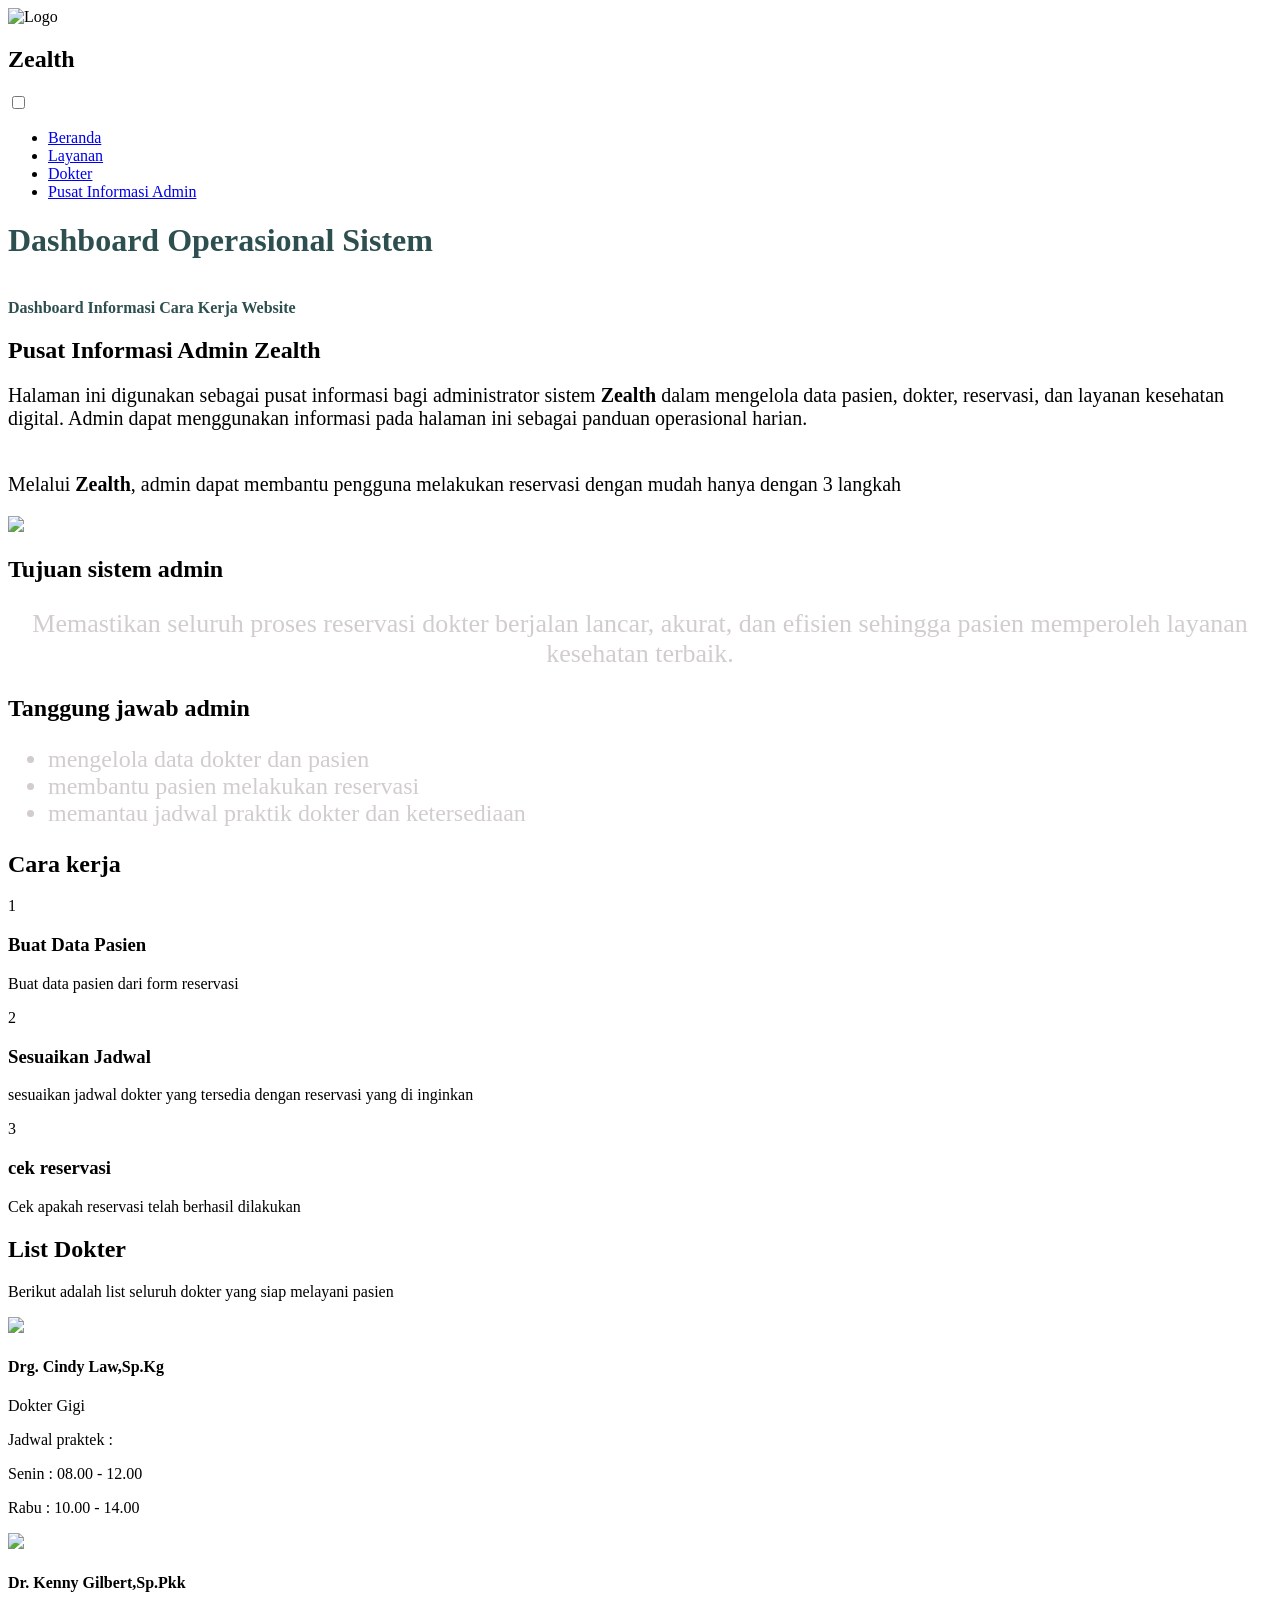
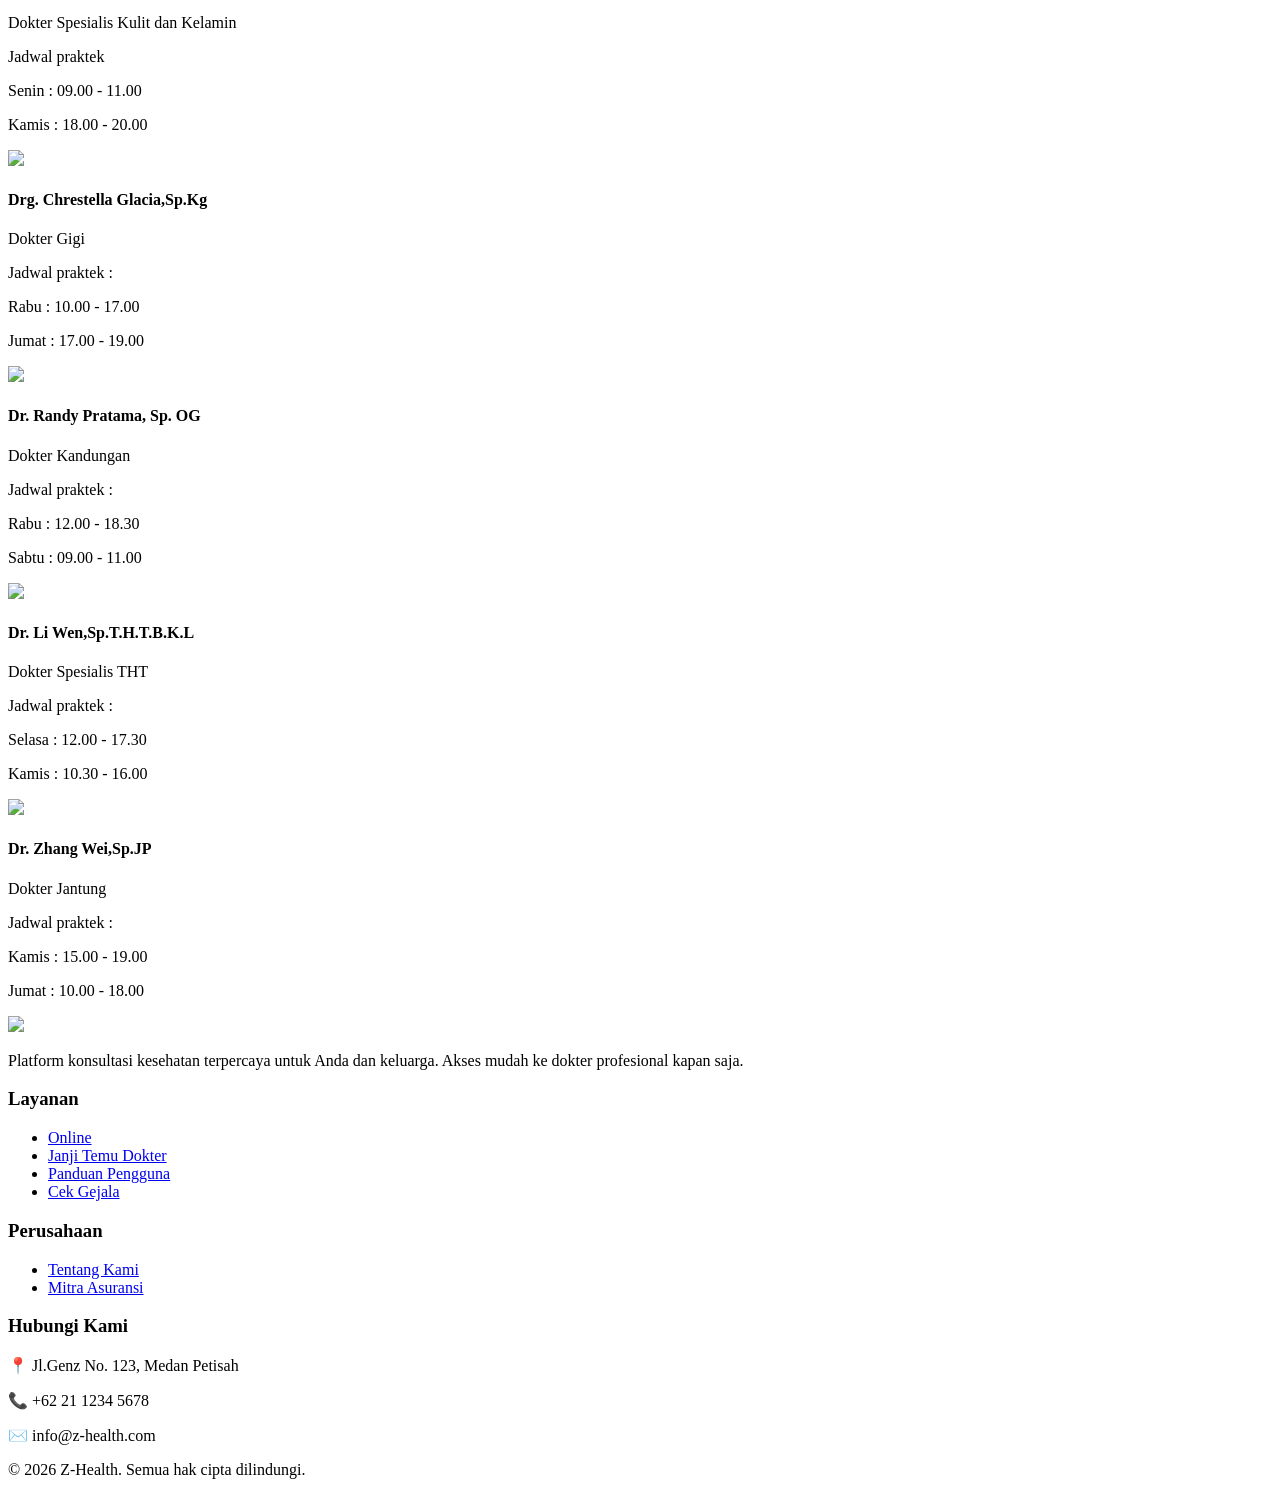
==== about.html @ 30966aae "Add about page" ====
<!-- TAMPILAN TENTANG KAMI -->
 <!DOCTYPE html>
<html lang="en">
<head>
    <meta charset="UTF-8">
    <meta name="viewport" content="width=device-width, initial-scale=1.0">
    <link rel="stylesheet" href="style.css">
    <title>Zealth</title>
</head>
<body>
    <!-- tampilan awal -->
    <header>
        <nav class="navbar">

            <!-- Logo -->
            <div class="logo">
                <img src="Logo Z Health.png" alt="Logo">
                <h2>Zealth</h2>
            </div>

            <!-- Checkbox Toggle -->
            <input type="checkbox" id="navToggle" class="nav-toggle">

            <!-- Hamburger -->
            <label for="navToggle" class="hamburger">
                <span></span>
                <span></span>
                <span></span>
            </label>

            <!-- Menu -->
            <ul class="menu">
                <li><a href="index.html">Beranda</a></li>
                <li><a href="service.html">Layanan</a></li>
                <li><a href="doctor.html">Dokter</a></li>
                <li><a href="about.html">Pusat Informasi Admin</a></li>
            </ul>

        </nav>

</div>
    <div class = "about-head">
     <h1 style="color:#2e4f4f ;">Dashboard Operasional Sistem</h1>
     <p style="font-family: 'Times New Roman', Times, serif; color:#2e4f4f ;"><br><strong>Dashboard Informasi Cara Kerja Website</strong></p>
    </div>
    </header>

<!-- section pusat infromasi -->
 <main>
<section class="about-section">
    <div class="about-grid">
        <div class="about-text">
            <div class = 'about-card-us'>
            <h2 class = 'about-text h2'>Pusat Informasi Admin Zealth</h2>
            </div>
            <p style="font-family:Georgia, 'Times New Roman', Times, serif;font-size: 20px;">
                Halaman ini digunakan sebagai pusat informasi bagi administrator sistem <strong>Zealth</strong> dalam mengelola data pasien, dokter, reservasi, dan layanan kesehatan digital. Admin dapat menggunakan informasi pada halaman ini sebagai panduan operasional harian.
            </p>
            <p style="font-family:Georgia, 'Times New Roman', Times, serif;font-size: 20px;"> <br>Melalui <strong>Zealth</strong>, admin dapat membantu pengguna melakukan reservasi dengan mudah hanya dengan 3 langkah            </p>
        </div>

        <div class="about-image">
            <img src="tampilan1.png">
        </div>
    </div>
</section>

<!-- section tujuan dan tanggung jaawb -->
<section class = 'vision-mission'>
    <div class = 'about-card'>
    <div class = 'about-text-visi'>
        <h2 class = "about-text"> Tujuan sistem admin</h2>
        <p style="color: rgb(210, 205, 205);font-size:26px; text-align: center; font-family: Cambria, Cochin, Georgia, Times, 'Times New Roman', serif;
        ">Memastikan seluruh proses reservasi dokter berjalan lancar, akurat, dan efisien sehingga pasien memperoleh layanan kesehatan terbaik.</p>
    </div>
    </div>
    <div class = 'about-card'>
    <div class = 'about-text-misi'>
        <h2 class = 'about-text-visi-misi'>Tanggung jawab admin</h2>
        <ul style="color: rgb(210, 205, 205);font-size:24px; font-family: Cambria, Cochin, Georgia, Times, 'Times New Roman', serif;">
            <li>mengelola data dokter dan pasien</li>
            <li>membantu pasien melakukan reservasi</li>
            <li>memantau jadwal praktik dokter dan ketersediaan</li>
        </ul>
    </div>
    </div>
 </section>


 <!-- section keunggulan -->
 <section class="about-adv">
    <h2>Cara kerja</h2>
    <div class = 'adv-grid'>
        <div class = 'about-card-adv'>
            <div class ="round-number">1</div>
            <h3>Buat Data Pasien</h3>
            <p>Buat data pasien dari form reservasi</p>
        </div>
        <div class = 'about-card-adv'>
            <div class ="round-number">2</div>
            <h3>Sesuaikan Jadwal</h3>
            <p>sesuaikan jadwal dokter yang tersedia dengan reservasi yang di inginkan</p>
        </div>
        <div class = 'about-card-adv'>
            <div class ="round-number">3</div>
            <h3>cek reservasi</h3>
            <p>Cek apakah reservasi telah berhasil dilakukan</p>
        </div>
    </div>
</section>       
    
 <!-- sectiont tim -->
 <section class = 'about-team'>
    <h2>List Dokter</h2>
    <p>Berikut adalah list seluruh dokter yang siap melayani pasien</p>

    <div class = 'about-team-grid'>
        <div class = 'about-team-card'>
            <img src = 'Drg Cindy Law.jpeg'>
            <h4>Drg. Cindy Law,Sp.Kg</h4>
            <p>Dokter Gigi</p>
            <p>Jadwal praktek :</p> 
            <p>Senin : 08.00 - 12.00</p>
            <p>Rabu : 10.00 - 14.00 </p>
        </div>
        <div class = 'about-team-card'>
            <img src = 'Ken.png'>
            <h4>Dr. Kenny Gilbert,Sp.Pkk</h4>
            <p>Dokter Spesialis Kulit dan Kelamin</p>
            <p>Jadwal praktek </p> 
            <p>Senin : 09.00 - 11.00 </p>
            <p>Kamis : 18.00 - 20.00 </p>
        </div>
        <div class = 'about-team-card'>
            <img src = 'chres.png'>
            <h4>Drg. Chrestella Glacia,Sp.Kg</h4>
            <p>Dokter Gigi</p>
            <p>Jadwal praktek : </p>
            <p>Rabu : 10.00 - 17.00</p> 
            <p>Jumat : 17.00 - 19.00</p>
        </div>
        <div class = 'about-team-card'>
            <img src = 'Reza Arab.png'>
            <h4>Dr. Randy Pratama, Sp. OG</h4>
            <p>Dokter Kandungan</p>
            <p>Jadwal praktek : </p>
            <p>Rabu :  12.00 - 18.30</p>
            <p>Sabtu : 09.00 - 11.00 </p>
        </div>
        <div class = 'about-team-card'>
            <img src = 'Liwen.png'>
            <h4>Dr. Li Wen,Sp.T.H.T.B.K.L</h4>
            <p>Dokter Spesialis THT</p>
            <p>Jadwal praktek :</p>
            <p>Selasa : 12.00 - 17.30</p> 
            <p>Kamis : 10.30 - 16.00</p>
        </div>
        <div class = 'about-team-card'>
            <img src = 'zhangwei.png'>
            <h4>Dr. Zhang Wei,Sp.JP</h4>
            <p>Dokter Jantung</p>
            <p>Jadwal praktek :</p>
            <p>Kamis : 15.00 - 19.00</p> 
            <p>Jumat : 10.00 - 18.00</p>
        </div>
</section>

<footer class="footer">
    <div class="footer-container">

    <!-- KIRI -->
    <div class="footer-col">
      <div class="logo">
        <img src="logo final bos.png">
      </div>
      <p>
        Platform konsultasi kesehatan terpercaya untuk Anda dan keluarga. 
        Akses mudah ke dokter profesional kapan saja.
      </p>
    </div>

    <!-- TENGAH -->
    <div class="footer-col">
      <h3>Layanan</h3>
      <ul>
        <li><a href="service.html#chat">Online</a></li>
        <li><a href="service.html#reservasi">Janji Temu Dokter</a></li>
        <li><a href="service.html#panduan">Panduan Pengguna</a></li>
        <li><a href="#service.html#gejala">Cek Gejala</a></li>
      </ul>
    </div>

    <div class="footer-col">
      <h3>Perusahaan</h3>
      <ul>
        <li><a href="#">Tentang Kami</a></li>
        <li><a href="index.html#insurance">Mitra Asuransi</a></li>
      </ul>
    </div>


    <!-- KANAN -->
    <div class="footer-col">
      <h3>Hubungi Kami</h3>
      <p>📍 Jl.Genz No. 123, Medan Petisah</p>
      <p>📞 +62 21 1234 5678</p>
      <p>✉️ info@z-health.com</p>
    </div>

  </div>

  <div class="footer-bottom">
    <p>© 2026 Z-Health. Semua hak cipta dilindungi.</p>
  </div>
    
</footer>
 
</body>
</html>
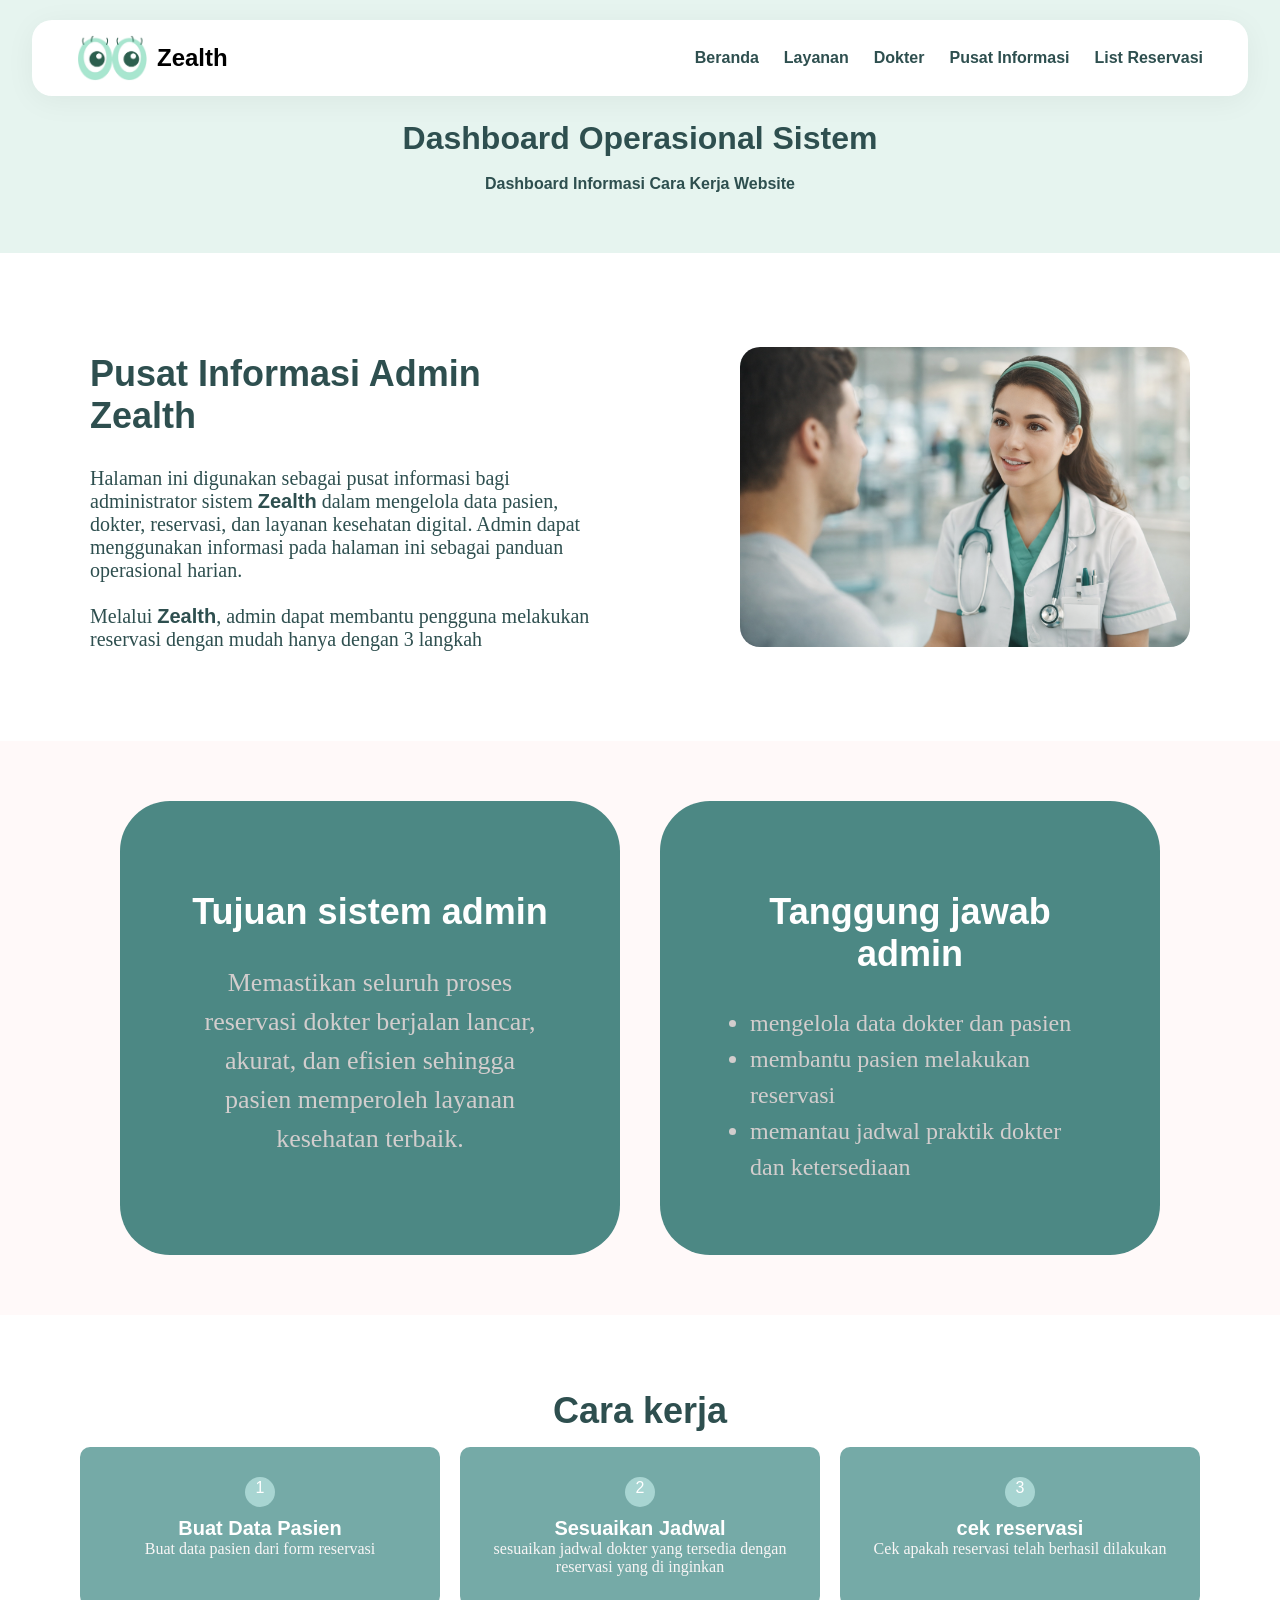
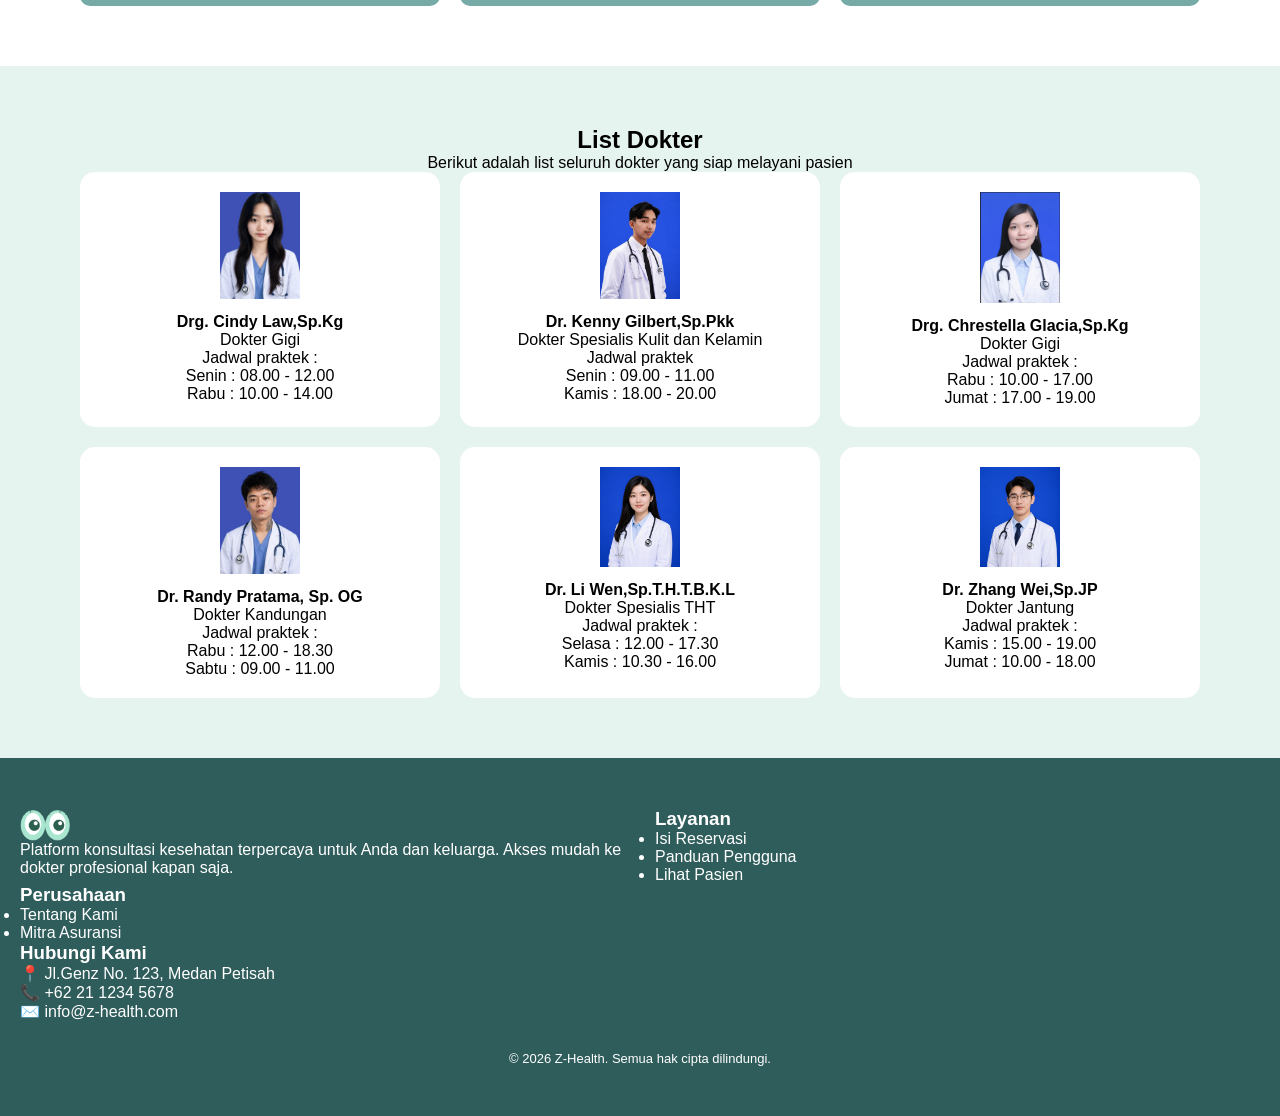
==== commit 2055e940: "Memodifikasi file Service, Index, CSS dan About" ====
--- a/about.html
+++ b/about.html
@@ -33,7 +33,8 @@
                 <li><a href="index.html">Beranda</a></li>
                 <li><a href="service.html">Layanan</a></li>
                 <li><a href="doctor.html">Dokter</a></li>
-                <li><a href="about.html">Pusat Informasi Admin</a></li>
+                <li><a href="about.html">Pusat Informasi </a></li>
+                <li><a href="reservasi.html">List Reservasi</a></li>
             </ul>
 
         </nav>
@@ -109,7 +110,7 @@
     </div>
 </section>       
     
- <!-- sectiont tim -->
+  <!-- sectiont tim -->
  <section class = 'about-team'>
     <h2>List Dokter</h2>
     <p>Berikut adalah list seluruh dokter yang siap melayani pasien</p>
@@ -183,11 +184,10 @@
     <div class="footer-col">
       <h3>Layanan</h3>
       <ul>
-        <li><a href="service.html#chat">Online</a></li>
-        <li><a href="service.html#reservasi">Janji Temu Dokter</a></li>
+        <li><a href="service.html#reservasi">Isi Reservasi</a></li>
         <li><a href="service.html#panduan">Panduan Pengguna</a></li>
-        <li><a href="#service.html#gejala">Cek Gejala</a></li>
-      </ul>
+        <li><a href="reservasi.html">Lihat Pasien</a></li>
+    </div>
     </div>
 
     <div class="footer-col">
--- a/style.css
+++ b/style.css
@@ -0,0 +1,1670 @@
+
+* {
+    margin: 0;
+    padding: 0;
+    box-sizing: border-box;
+    font-family: sans-serif;
+}
+
+body {
+    overflow-x: hidden;
+}
+
+img {
+    max-width: 100%;
+    height: auto;
+}
+
+.nav-wrapper {
+    display: flex;
+    justify-content: center;
+}
+
+.navbar {
+    position: fixed;
+    top: 20px;
+    width: 95%;
+    left: 50%;
+    transform: translateX(-50%);
+
+    background: white;
+    border-radius: 20px;
+    padding: 15px 45px;
+
+    display: flex;
+    align-items: center;
+    justify-content: space-between;
+
+    box-shadow: 0 5px 30px rgba(0,0,0,0.05);
+    z-index: 1000;
+}
+
+.logo {
+    display: flex;
+    align-items: center;
+    gap: 10px;
+}
+
+.logo img {
+    width: 70px;
+}
+
+.logo span {
+    font-weight: bold;
+    color: #2e4f4f;
+}
+
+/* MENU */
+.menu{
+    display:flex;
+    list-style:none;
+    gap:25px;
+}
+
+.menu li a{
+    text-decoration:none;
+    color:#2e4f4f;
+    font-weight:600;
+    transition:0.3s;
+}
+
+.menu li a:hover{
+    color:#0e8388;
+    text-decoration: underline;
+}
+
+/* HAMBURGER */
+.nav-toggle{
+    display:none;
+}
+
+.hamburger{
+    display:none;
+    flex-direction:column;
+    gap:5px;
+    cursor:pointer;
+}
+
+.hamburger span{
+    width:28px;
+    height:3px;
+    background:#2e4f4f;
+    border-radius:10px;
+}
+
+/* HERO SECTION */
+.content {
+    display: flex;
+    align-items: center;
+    justify-content: space-between;
+    gap: 60px;
+
+    max-width: 1200px;
+    margin: 120px auto 0; 
+    padding: 40px;
+}
+
+.left {
+    flex: 1;
+    color: #2e4f4f;
+}
+
+.right {
+    flex: 1;
+    display: flex;
+    justify-content: center;
+}
+
+.gambar_kiri {
+    width: 550px;
+    border-radius: 20px;
+}
+
+/* TEXT */
+.content h1 {
+    font-size: 60px;
+}
+
+.content p {
+    margin: 20px 0;
+}
+
+/* SEARCH */
+.search-box {
+    display: flex;
+    gap: 10px;
+    margin-top: 20px;
+}
+
+.search-box input {
+    padding: 10px;
+    width: 250px;
+    border-radius: 8px;
+    border: 1px solid #ccc;
+}
+
+.search-box button {
+    padding: 10px 20px;
+    background: #6bbf9f;
+    color: white;
+    border: none;
+    border-radius: 8px;
+}
+.search-result {
+    position: absolute;
+    background: white;
+    width: 260px;
+    margin-top: 5px;
+    border-radius: 10px;
+    box-shadow: 0 5px 20px rgba(0,0,0,0.1);
+    overflow: hidden;
+    z-index: 999;
+}
+
+.search-item {
+    padding: 10px;
+    cursor: pointer;
+    border-bottom: 1px solid #eee;
+}
+
+.search-item:hover {
+    background: #f0f0f0;
+}
+
+.not-found {
+    padding: 10px;
+    color: red;
+}
+
+/* FEATURES */
+.features {
+    display: flex;
+    justify-content: center;
+    gap: 25px;
+    flex-wrap: wrap;
+    margin-top: 40px;
+    margin-bottom: 100px;
+}
+
+.card {
+    width: 200px;
+    padding: 25px;
+    background: white;
+    border-radius: 16px;
+    box-shadow: 0 10px 25px rgba(0,0,0,0.08);
+    text-align: center;
+    transition: 0.3s;
+}
+
+.card:hover {
+    transform: translateY(-8px);
+}
+
+.icon {
+    width: 60px;
+    height: 60px;
+    background: #e6f4ef;
+    border-radius: 50%;
+    margin: 0 auto 15px;
+
+    display: flex;
+    justify-content: center;
+    align-items: center;
+}
+
+.icon img {
+    width: 80px;
+}
+
+.card p {
+    font-size: 16px;
+}
+
+/* INSURANCE */
+.insurance {
+    text-align: center;
+    padding: 60px 20px;
+    background-color: #5f9592;
+}
+
+.insurance h2 {
+    color: white;
+    font-size: 30px; 
+    margin-bottom: 40px;
+    line-height: 1.5;
+}
+
+.insurance p {
+    color:#c6b9b9;
+}
+
+.insurance-grid {
+    display: grid;
+    grid-template-columns: repeat(auto-fit, minmax(200px, 1fr));
+    gap: 25px;
+    margin-top: 40px;
+    line-height: 1.5;
+}
+
+.insurance-card {
+    background: white;
+    padding: 20px;
+    border-radius: 15px;
+}
+
+.insurance-card img {
+    width: 80px;
+    margin-bottom: 10px;
+}
+
+/* FOOTER */
+.footer {
+    background: #2f5d5b;
+    color: white;
+    padding: 50px 20px;
+}
+
+.footer-container {
+    display: grid;
+    grid-template-columns: repeat(auto-fit, minmax(200px, 1fr));
+    gap: 30px;
+}
+
+.footer img {
+    width: 50px;
+}
+
+.footer a {
+    color: white;
+    text-decoration: none;
+}
+
+.footer-bottom {
+    text-align: center;
+    margin-top: 30px;
+    font-size: 13px;
+}
+/* RESPONSIVE Bagian Beranda untuk ukuran Tablet*/
+@media (max-width: 768px) {
+    .content {
+        flex-direction: column;
+        text-align: center;
+    }
+
+    .gambar_kiri {
+        width: 100%;
+    }
+
+    .hamburger{
+        display:flex;
+    }
+
+    .menu{
+        position:absolute;
+        top:100%;
+        right:20px;
+        width:220px;
+        background:white;
+        flex-direction:column;
+        padding:20px;
+        border-radius:10px;
+        box-shadow:0 5px 15px rgba(0,0,0,.15);
+        display:none;
+    }
+
+    .nav-toggle:checked ~ .menu{
+        display:flex;
+    }
+
+}
+/* * RESPONSIVE Bagian Beranda untuk ukuran Mobile */
+@media (max-width: 480px) {
+
+    /* NAVBAR */
+    .navbar {
+        padding: 12px 20px;
+    }
+
+    .logo img {
+        width: 50px;
+    }
+
+    .logo span {
+        font-size: 16px;
+    }
+    .hamburger{
+        display:flex;
+    }
+
+    .menu{
+        position:absolute;
+        top:100%;
+        right:0;
+        width:220px;
+        background:rgb(20, 57, 1);
+        flex-direction:column;
+        padding:20px;
+        border-radius:10px;
+        box-shadow:0 5px 15px rgba(0,0,0,.15);
+        display:none;
+    }
+
+    .nav-toggle:checked ~.menu{
+        display:flex !important;
+    }
+
+
+    /* HERO */
+    .content {
+        flex-direction: column;
+        text-align: center;
+        gap: 30px;
+        padding: 20px;
+        margin-top: 100px;
+    }
+
+    .content h1 {
+        font-size: 32px;
+        line-height: 1.3;
+    }
+
+    .content p {
+        font-size: 14px;
+    }
+
+    .gambar_kiri {
+        width: 100%;
+        max-width: 300px;
+    }
+
+    /* SEARCH */
+    .search-box {
+        flex-direction: column;
+        gap: 10px;
+        align-items: center;
+    }
+
+    .search-box input {
+        width: 100%;
+        max-width: 280px;
+    }
+
+    .search-box button {
+        width: 100%;
+        max-width: 280px;
+    }
+
+    /* FEATURES */
+    .features {
+        gap: 15px;
+        padding: 20px;
+    }
+
+    .card {
+        width: 100%;
+        max-width: 280px;
+    }
+
+    /* INSURANCE */
+    .insurance h2 {
+        font-size: 22px;
+    }
+
+    .insurance p {
+        font-size: 14px;
+    }
+
+    .insurance-grid {
+        grid-template-columns: 1fr;
+    }
+
+    /* FOOTER */
+    .footer-container {
+        grid-template-columns: 1fr;
+        text-align: center;
+    }
+
+}
+
+.about-head {
+    text-align: center;
+    padding: 120px 20px 60px;
+    background: #e6f4ef;
+}
+
+.about-hero h1 {
+    font-size: 50px;
+    color: #2e4f4f;
+}
+
+.about-hero p {
+    margin-top: 15px;
+    font-size: 18px;
+    color: #555;
+}
+
+.about-section {
+    padding: 60px 20px;
+}
+
+.about-grid {
+    display: flex;
+    align-items: center;
+    gap: 30px;
+    flex-wrap: wrap; 
+    justify-content: space-between;
+    max-width: 1100px;
+    margin: 0 auto;
+}
+
+.about-text {
+    flex: 1 1 400px;
+    max-width: 500px;
+}
+
+.about-image {
+    flex: 1 1 300px;
+    display: flex;
+    justify-content: flex-end;
+}
+
+.about-image img {
+    width: 100%;
+    max-width: 450px;
+    border-radius: 20px;
+}
+.about-text{
+  margin-bottom: 30px;
+  color: #2e4f4f;
+  text-align: left;
+  margin-top: 20px;
+  font-size: 36px;
+}
+
+
+
+.about-card-us p{
+  flex : 1;
+  padding: 5px;
+  border-radius: 20px;
+  margin-bottom: 20px;
+  background-color: #79aba9;
+  border: 2px solid transparent;
+
+}
+
+.vision-mission {
+    background:  #fff9f9;
+    padding: 60px 80px;
+    display: flex;
+    gap: 40px;
+    justify-content: center;
+    flex-wrap: wrap;
+}
+.about-text-visi h2{
+  margin-bottom: 30px;
+  color: white;
+  text-align: center;
+  margin-top: 20px;
+  font-size: 36px;
+}
+.about-text-misi h2{
+  margin-bottom: 30px;
+  color: white;
+  text-align: center;
+  margin-top: 20px;
+  font-size: 36px;
+
+}
+.about-card {
+    flex: 1;
+    background: #4c8884;
+    padding: 70px;
+    border-radius: 50px;
+    max-width: 500px;
+    text-align: center;
+}
+
+.about-text-visi p,.about-text-misi ul li{
+  font-family: Cambria, Cochin, Georgia, Times, 'Times New Roman', serif;
+  max-width: 100%;
+  line-height: 1.5;
+}
+.about-text-misi ul{
+  padding-left: 20px;
+  text-align: left;
+}
+
+
+.about-adv {
+    padding: 60px 80px;
+    text-align: center;
+    justify-content: center;
+    align-items: center;
+}
+.about-adv h2{
+  padding: 15px;
+  color: #2e4f4f;
+  font-size: 36px;
+
+}
+.about-card-adv{
+    flex: 1;
+    background: #75aaa7;
+    padding: 30px;
+    border-radius: 10px;
+    align-items: center;
+    justify-content: center;
+    
+}
+.about-adv h3{
+  font-family: Arial, Helvetica, sans-serif;
+  color: #ffffff;
+  font-size: 20px;
+}
+.about-adv p{
+  font-size: 16px;
+  color: rgb(249, 246, 246);
+  font-family: Cambria, Cochin, Georgia, Times, 'Times New Roman', serif;
+}
+
+.advantages h2 {
+    margin-bottom: 40px;
+    color: #2e4f4f;
+}
+
+.adv-grid {
+    display: grid;
+    grid-template-columns: repeat(3, 1fr);
+    gap: 20px;
+}
+
+.adv-card {
+    background: white;
+    padding: 25px;
+    border-radius: 15px;
+    box-shadow: 0 8px 20px rgba(0,0,0,0.05);
+}
+
+.round-number{
+  border : 2px solid transparent;
+  background-color: #a8d5d2;
+  border-radius: 50%;
+  width: 30px;
+  height: 30px;
+  text-align: center;
+  color: rgb(255, 255, 255);
+  margin: 0 auto 10px;
+  align-items: center;
+  justify-content: center;
+
+}
+
+.about-team {
+    background: #e6f4ef;
+    padding: 60px 80px;
+    text-align: center;
+}
+
+.about-team-grid {
+    display: grid;
+    grid-template-columns: repeat(3, 1fr);
+    gap: 20px;
+    
+}
+
+.about-team-card {
+    background: white;
+    padding: 20px;
+    border-radius: 15px;
+}
+
+.about-team-card img {
+    width: 80px;
+    margin-bottom: 10px;
+}
+/* Responsif Halaman About utk tablet */
+@media (max-width: 768px) {
+
+  /* SECTION UTAMA (teks + gambar) */
+  .about-grid {
+    flex-direction: column;
+    text-align: center;
+  }
+
+  .about-text {
+    max-width: 100%;
+  }
+
+  .about-image {
+    justify-content: center;
+  }
+
+  .about-image img {
+    max-width: 300px;
+  }
+
+  /* VISI MISI */
+  .vision-mission {
+    flex-direction: column;
+    align-items: center;
+    padding: 40px 20px;
+  }
+
+  .about-card {
+    width: 100%;
+    max-width: 500px;
+    padding: 30px;
+  }
+
+  /* KEUNGGULAN */
+  .adv-grid {
+    grid-template-columns: repeat(2, 1fr);
+  }
+
+  /* TEAM */
+  .about-team-grid {
+    grid-template-columns: repeat(2, 1fr);
+  }
+}
+/* Responsif Halaman About utk mobile */
+@media (max-width: 480px) {
+
+  /* HEADER */
+  .about-head h1 {
+    font-size: 28px;
+  }
+
+  .about-head p {
+    font-size: 14px;
+  }
+
+  /* TEKS */
+  .about-text h2 {
+    font-size: 22px;
+    text-align: center;
+  }
+
+  .about-text p {
+    font-size: 14px;
+    text-align: justify;
+  }
+
+  /* GAMBAR */
+  .about-image img {
+    max-width: 250px;
+  }
+
+  /* VISI MISI */
+  .about-card {
+    padding: 20px;
+    border-radius: 20px;
+  }
+
+  /* KEUNGGULAN */
+  .adv-grid {
+    grid-template-columns: 1fr;
+  }
+
+  /* TEAM */
+  .about-team-grid {
+    grid-template-columns: 1fr;
+  }
+
+  /* SPACING GLOBAL */
+  .about-section,
+  .about-adv,
+  .about-team {
+    padding: 40px 20px;
+  }
+}
+
+.halaman-layanan {
+    text-align: center;
+}
+
+.kepala-layanan {
+    text-align: center;
+    padding: 120px 20px 60px;
+    background: #e6f4ef;
+}
+
+.kepala-layanan h1 {
+    font-size: 50px;
+    color: #2e4f4f;
+    margin-bottom: 15px;
+}
+
+.kepala-layanan p {
+    font-size: 18px;
+    color: #555;
+}
+
+.bagian-kartu {
+    padding: 60px 80px;
+    background: #DFE6DA;
+}
+
+.baris-kartu {
+    display: grid;
+    grid-template-columns: repeat(3, 1fr);
+    gap: 30px;
+    max-width: 1200px;
+    margin: 0 auto;
+}
+
+.kotak-layanan {
+    background: white;
+    padding: 35px 25px;
+    border-radius: 20px;
+    text-align: center;
+}
+
+.kotak-layanan h3 {
+    font-size: 20px;
+    color: #2e4f4f;
+    margin-bottom: 12px;
+    font-weight: 600;
+}
+
+.kotak-layanan p {
+    font-size: 14px;
+    color: #666;
+}
+
+.lingkaran-gambar {
+    width: 80px;
+    height: 80px;
+    background: #e6f4ef;
+    border-radius: 50%;
+    margin: 0 auto 20px;
+    display: flex;
+    justify-content: center;
+    align-items: center;
+}
+
+.lingkaran-gambar img {
+    width: 60px;
+    height: 60px;
+    object-fit: contain;
+}
+
+.bagian-reservasi {
+    padding: 60px 80px;
+    background: #e6f4ef;
+}
+
+.bagian-reservasi h2 {
+    font-size: 36px;
+    color: #2e4f4f;
+    margin-bottom: 30px;
+    text-align: center;
+}
+
+.form-reservasi {
+    max-width: 700px;
+    margin: 0 auto;
+    background: white;
+    padding: 40px;
+    border-radius: 20px;
+    display: flex;
+    flex-direction: column;
+    gap: 20px;
+}
+
+.baris-input {
+    display: grid;
+    grid-template-columns: 1fr 1fr;
+    gap: 15px;
+}
+
+.kotak-input {
+    display: flex;
+    flex-direction: column;
+    gap: 8px;
+}
+
+.kotak-input label {
+    font-weight: 600;
+    color: #2e4f4f;
+    font-size: 14px;
+}
+
+.kotak-input input,
+.kotak-input select,
+.kotak-input textarea {
+    padding: 12px 15px;
+    border: 2px solid #e0e0e0;
+    border-radius: 10px;
+    font-size: 14px;
+}
+
+.tombol-hijau {
+    background: #6bbf9f;
+    color: white;
+    border: none;
+    padding: 14px;
+    border-radius: 10px;
+    font-size: 16px;
+    font-weight: 600;
+    cursor: pointer;
+    margin-top: 10px;
+}
+
+.btn-tekan {
+    display: block;
+    width: 100%;
+    text-align: center;
+    margin-top: 10px;
+    cursor: pointer;
+}
+
+.bagian-panduan {
+    padding: 60px 80px;
+    background: white;
+}
+
+.bagian-panduan h2 {
+    font-size: 36px;
+    color: #2e4f4f;
+    margin-bottom: 30px;
+    text-align: center;
+}
+
+.baris-langkah {
+    display: grid;
+    grid-template-columns: repeat(4, 1fr);
+    gap: 25px;
+    max-width: 1200px;
+    margin: 0 auto;
+}
+
+.kotak-langkah {
+    background: #e6f4ef;
+    padding: 30px 25px;
+    border-radius: 20px;
+    text-align: center;
+}
+
+.kotak-langkah h3 {
+    font-size: 18px;
+    color: #2e4f4f;
+    margin-bottom: 10px;
+}
+
+.kotak-langkah p {
+    font-size: 14px;
+    color: #555;
+    line-height: 1.6;
+}
+
+.nomor-langkah {
+    width: 40px;
+    height: 40px;
+    background: #6bbf9f;
+    color: white;
+    border-radius: 50%;
+    margin: 0 auto 15px;
+    display: flex;
+    justify-content: center;
+    align-items: center;
+    font-size: 20px;
+    font-weight: 700;
+}
+
+.bagian-chat {
+    padding: 60px 80px;
+    background: #DFE6DA;
+}
+
+.bagian-chat h2 {
+    font-size: 36px;
+    color: #2e4f4f;
+    margin-bottom: 30px;
+    text-align: center;
+}
+
+.kotak-chat {
+    max-width: 600px;
+    margin: 0 auto;
+    background: white;
+    border-radius: 20px;
+    overflow: hidden;
+}
+
+.kepala-chat {
+    display: flex;
+    align-items: center;
+    padding: 15px 20px;
+    background: #e6f4ef;
+}
+
+.info-dokter {
+    display: flex;
+    align-items: center;
+    gap: 12px;
+}
+
+.foto-dokter {
+    width: 45px;
+    height: 45px;
+    border-radius: 50%;
+    object-fit: cover;
+}
+
+.info-dokter h3 {
+    margin: 0;
+    font-size: 16px;
+    color: #2e4f4f;
+}
+
+.info-dokter p {
+    margin: 0;
+    font-size: 12px;
+    color: #888;
+}
+
+.status-hijau {
+    color: #4caf50;
+    font-size: 12px;
+    font-weight: 600;
+    position: relative;
+    width: auto;
+    height: auto;
+    z-index: auto;
+    background: none;
+    border-radius: 0;
+    left: auto;
+    bottom: auto;
+}
+
+.isi-chat {
+    padding: 20px;
+    display: flex;
+    flex-direction: column;
+    gap: 15px;
+}
+
+.pesan {
+    display: flex;
+    gap: 10px;
+    align-items: flex-start;
+}
+
+.pesan.dokter {
+    align-self: flex-start;
+    max-width: 80%;
+}
+
+.pesan.kamu {
+    align-self: flex-end;
+    flex-direction: row-reverse;
+    max-width: 80%;
+}
+
+.avatar-huruf {
+    width: 35px;
+    height: 35px;
+    border-radius: 50%;
+    background: #6bbf9f;
+    color: white;
+    display: flex;
+    align-items: center;
+    justify-content: center;
+    font-weight: 700;
+    font-size: 14px;
+    flex-shrink: 0;
+}
+
+.balon-chat {
+    background: #f0f0f0;
+    padding: 10px 15px;
+    border-radius: 15px;
+}
+
+.pesan.dokter .balon-chat {
+    background: #e6f4ef;
+    border-bottom-left-radius: 5px;
+}
+
+.pesan.kamu .balon-chat {
+    background: #6bbf9f;
+    color: white;
+    border-bottom-right-radius: 5px;
+}
+
+.balon-chat p {
+    margin: 0;
+    font-size: 14px;
+    line-height: 1.5;
+}
+
+.jam {
+    font-size: 11px;
+    color: #999;
+    display: block;
+    margin-top: 4px;
+    position: relative;
+    width: auto;
+    height: auto;
+    z-index: auto;
+    background: none;
+    border-radius: 0;
+    left: auto;
+    bottom: auto;
+}
+
+.pesan.kamu .jam {
+    color: rgba(255,255,255,0.7);
+}
+
+.bagian-gejala {
+    padding: 60px 80px;
+    background: #e6f4ef;
+}
+
+.bagian-gejala h2 {
+    font-size: 36px;
+    color: #2e4f4f;
+    margin-bottom: 30px;
+    text-align: center;
+}
+
+.kotak-gejala {
+    max-width: 700px;
+    margin: 0 auto;
+    background: white;
+    padding: 40px;
+    border-radius: 20px;
+}
+
+.kotak-gejala h3 {
+    color: #2e4f4f;
+    font-size: 20px;
+    margin-bottom: 20px;
+    margin-top: 25px;
+}
+
+.kotak-gejala h3:first-child {
+    margin-top: 0;
+}
+
+.daftar-pilihan {
+    display: flex;
+    flex-direction: column;
+    gap: 12px;
+    margin-bottom: 10px;
+}
+
+.pilihan-gejala {
+    display: flex;
+    align-items: center;
+    gap: 12px;
+    padding: 15px;
+    background: #f8f9fa;
+    border-radius: 10px;
+    cursor: pointer;
+    border: 2px solid transparent;
+}
+
+.pilihan-gejala:hover {
+    background: #e6f4ef;
+    border-color: #6bbf9f;
+}
+
+.pilihan-gejala input {
+    width: 20px;
+    height: 20px;
+    cursor: pointer;
+}
+
+.pilihan-gejala span {
+    font-size: 15px;
+    color: #333;
+    position: relative;
+    width: auto;
+    height: auto;
+    z-index: auto;
+    background: none;
+    border-radius: 0;
+    left: auto;
+    bottom: auto;
+}
+
+/* Responsif ke Ukuran Mobile utk halaman web service */
+
+@media (max-width: 480px) {
+    .navbar {
+        flex-direction: row;
+        padding: 10px 15px;
+    }
+    .logo span {
+        font-size: 20px;
+    }
+    .kepala-layanan h1 {
+        font-size: 28px;
+    }
+    .kepala-layanan p {
+        font-size: 14px;
+    }
+    .baris-kartu {
+        grid-template-columns: 1fr;
+    }
+
+    .baris-langkah {
+        grid-template-columns: 1fr;
+    }
+    .form-reservasi {
+        padding: 20px;
+    }
+    .kotak-chat {
+        width: 100%;
+    }
+    .kotak-gejala {
+        padding: 20px;
+    }
+    .footer-container {
+        grid-template-columns: 1fr;
+        text-align: center;
+    }
+    .footer-col {
+        margin-bottom: 20px;
+    }
+}
+
+/* Responsif ke Ukuran Tablet utk halaman web service */
+@media (max-width: 768px) {
+    .navbar {
+        padding: 12px 20px;
+    }
+    .hamburger{
+        display:flex;
+        flex-direction:column;
+        gap:5px;
+        cursor:pointer;
+    }
+
+    .hamburger span{
+        width:25px;
+        height:3px;
+        background:#2e4f4f;
+        border-radius:5px;
+    }
+
+    .menu{
+        position:absolute;
+        top:80px;
+        right:20px;
+        width:200px;
+        background:rgb(246, 255, 255);
+        flex-direction:column;
+        padding:20px;
+        border-radius:15px;
+        box-shadow:0 10px 10px rgba(0, 0, 0, 0.1);
+        display:none;
+    }
+
+    .nav-toggle:checked ~ .menu{
+        display:flex;
+    }
+
+    /* HERO */
+    .kepala-layanan {
+        padding: 100px 20px 40px;
+    }
+
+    .kepala-layanan h1 {
+        font-size: 36px;
+    }
+
+    /* KARTU */
+    .bagian-kartu {
+        padding: 40px 20px;
+    }
+
+    .baris-kartu {
+        grid-template-columns: repeat(1, 1fr);
+    }
+
+    /* FORM */
+    .bagian-reservasi {
+        padding: 40px 20px;
+    }
+
+    .baris-input {
+        grid-template-columns: 1fr;
+    }
+
+    /* PANDUAN */
+    .bagian-panduan {
+        padding: 40px 20px;
+        
+    }
+
+    .baris-langkah {
+        grid-template-columns: repeat(1, 1fr);
+    }
+
+    /* CHAT */
+    .bagian-chat {
+        padding: 40px 20px;
+    }
+
+    /* GEJALA */
+    .bagian-gejala {
+        padding: 40px 20px;
+    }
+
+    /* FOOTER */
+    .footer-container {
+        display: grid;
+        grid-template-columns: repeat(2, 1fr);
+        gap: 20px;
+        padding: 20px;
+    }
+}
+
+/* ================= DOCTOR PAGE ================= */
+
+.doctor-page {
+  padding: 120px 80px;
+  background: #f5f7f6;
+  width: 100%;
+  max-width: 1100px;
+  margin: 120px auto;
+  padding: 20px;
+}
+
+/* SEARCH */
+.doctor-search {
+  margin-bottom: 20px;
+  width: 100%;
+}
+
+.doctor-search input {
+  width: 100%;
+  padding: 15px;
+  border-radius: 10px;
+  border: 1px solid #ccc;
+  max-width: 100%;
+}
+
+/* FILTER */
+.doctor-filter {
+  display: flex;
+  gap: 10px;
+  margin-bottom: 30px;
+}
+
+.doctor-filter button {
+  padding: 8px 15px;
+  border: none;
+  background: #ddd;
+  border-radius: 20px;
+  cursor: pointer;
+}
+
+.doctor-filter .active {
+  background: #2e7d32;
+  color: white;
+}
+
+/* LIST */
+.doctor-list {
+  display: flex;
+  flex-direction: column;
+  gap: 20px;
+}
+
+/* CARD */
+.doctor-card {
+  display: flex;
+  align-items: center;
+  background: white;
+  padding: 15px 20px;
+  border-radius: 15px;
+  box-shadow: 0 5px 20px rgba(0,0,0,0.05);
+  gap: 20px;
+  justify-content: space-between;
+
+}
+
+/* FOTO */
+.doctor-card img {
+  width: 80px;
+  height: 80px;
+  border-radius: 50%;
+  object-fit: cover ;
+  transition: 0.3s;
+}
+
+.doctor-card img:hover {
+  transform: scale(1.8);
+}
+.doctor-left {
+  display: flex;
+  align-items: center;
+  gap: 12px; 
+}
+
+.doctor-info {
+  text-align: left;
+}
+
+.doctor-info h3 {
+  margin-bottom: 5px;
+  font-size: 16px;
+
+}
+
+.doctor-info p {
+  font-size: 14px;
+  color: #555;
+}
+
+.doctor-info span {
+  font-size: 13px;
+  color: #2e7d32;
+}
+
+
+.doctor-action {
+  text-align: right;
+  display: flex;
+  flex-direction: column;
+  align-items: flex-end;
+  gap: 5px;
+}
+
+.price {
+  color: #8cc0bd;
+  font-weight: bold;
+}
+
+.doctor-action button {
+  margin-top: 10px;
+  background: #85b6b3;
+  color: white;
+  border: none;
+  padding: 8px 15px;
+  border-radius: 8px;
+  cursor: pointer;
+
+  transition: all 0.15s ease;
+}
+
+.doctor-action button:hover {
+  transform: scale(1.05);
+}
+
+.doctor-action button:active {
+  transform: scale(0.95);
+}
+
+/* Responsive Halaman Doctor untuk tablet  */
+@media (max-width: 768px) {
+
+  .doctor-page {
+    margin: 100px 10px;
+    padding: 10px;
+  }
+
+  .doctor-card {
+    flex-direction: column;
+    align-items: flex-start;
+    gap: 12px;
+  }
+  .doctor-left {
+    width: 100%;
+  }
+
+  .doctor-action {
+    width: 100%;
+    align-items: flex-start;
+  }
+
+  .doctor-action button {
+    width: 100%;
+    padding: 10px;
+  }
+
+  .price {
+    font-size: 14px;
+  }
+}
+/* Responsive Halaman Doctor untuk mobile */
+@media (max-width: 480px) {
+
+  .doctor-page {
+    margin: 90px 8px;
+    padding: 8px;
+  }
+
+  .doctor-card {
+    flex-direction: column;
+    align-items: flex-start;
+    padding: 12px;
+    gap: 10px;
+  }
+
+  .doctor-left {
+    gap: 10px;
+  }
+
+  .doctor-left img {
+    width: 55px;
+    height: 55px;
+  }
+  .doctor-info h3 {
+    font-size: 14px;
+  }
+
+  .doctor-info p {
+    font-size: 12px;
+    line-height: 1.2;
+  }
+
+  .doctor-action {
+    width: 100%;
+    align-items: flex-start;
+    gap: 6px;
+  }
+
+  .price {
+    font-size: 13px;
+  }
+
+  .doctor-action button {
+    width: 100%;
+    padding: 10px;
+    font-size: 13px;
+    transition: all 0.15s ease;
+    cursor: pointer;
+    box-shadow: 0 4px 8px rgba(0,0,0,0.15);
+    }
+
+ .doctor-search button:active{
+    transform: scale(0.95);
+    box-shadow: 0 1px 3px rgba(0,0,0,0.15);
+}
+
+
+  .doctor-search input {
+    padding: 12px;
+    font-size: 13px;
+  }
+
+  .doctor-filter {
+    flex-wrap: wrap;
+    gap: 8px;
+  }
+
+  .doctor-filter button {
+    font-size: 12px;
+    padding: 6px 12px;
+  }
+
+
+}
+
+/* Bagian Jadwal Dokter */
+.jadwal-box {
+  display: none;
+  margin-top: 15px;
+  animation: fadeIn 0.3s ease;
+}
+
+.jadwal-box.active {
+  display: block;
+}
+
+table {
+  width: 100%;
+  border-collapse: collapse;
+  margin-top: 15px;
+}
+
+th {
+  background: #6bbf9f;
+  color: white;
+  padding: 10px;
+}
+
+td {
+  padding: 10px;
+  text-align: center;
+  color: #2e4f4f;
+}
+
+tr:nth-child(even) {
+  background: #e6f4ef;
+}
+
+tr:hover {
+  background: #cfeae2;
+}
+
+#jadwalTable th {
+  font-family: 'Poppins', sans-serif;
+  font-weight: 600;
+  letter-spacing: 0.5px;
+}
+
+#jadwalTable td {
+  font-family: 'Poppins', sans-serif;
+  font-weight: 400;
+}
+
+#jadwalTable td:nth-child(2) {
+  font-weight: 500;
+  color: #0e8388;
+}
+
+#jadwalTable td:nth-child(3) {
+  font-weight: 500;
+}
+
+/* Untuk Bagian Menunjukkan adanya Eror pada inputan form */
+.error {
+  color: red;
+  font-size: 13px;
+  margin-top: 5px;
+}
+/* Hapus dan Edit Pada Halaman Reservasi*/
+/* Wrapper biar rapi */
+.aksi-btn {
+    display: flex;
+    justify-content: center;
+    gap: 8px;
+}
+
+/* Tombol Edit */
+.btn-edit {
+    background: #6bbf9f;
+    color: white;
+    border: none;
+    padding: 7px 12px;
+    border-radius: 8px;
+    cursor: pointer;
+    font-size: 13px;
+    transition: all 0.25s ease;
+}
+
+.btn-edit:hover {
+    background: #4da88a;
+    transform: translateY(-2px);
+}
+
+/* Tombol Hapus (dibuat lebih soft, bukan merah terang) */
+/* Wrapper biar rapi */
+.aksi-btn {
+    display: flex;
+    justify-content: center;
+    gap: 8px;
+}
+
+/* Tombol Edit */
+.btn-edit {
+    background: #6bbf9f;
+    color: white;
+    border: none;
+    padding: 7px 12px;
+    border-radius: 8px;
+    cursor: pointer;
+    font-size: 13px;
+    transition: all 0.25s ease;
+}
+
+.btn-edit:hover {
+    background: #4da88a;
+    transform: translateY(-2px);
+}
+
+/* Wrapper biar rapi */
+.aksi-btn {
+    display: flex;
+    justify-content: center;
+    gap: 8px;
+}
+
+/* Tombol Edit */
+.btn-edit {
+    background: #6bbf9f;
+    color: white;
+    border: none;
+    padding: 7px 12px;
+    border-radius: 8px;
+    cursor: pointer;
+    font-size: 13px;
+    transition: all 0.25s ease;
+}
+
+.btn-edit:hover {
+    background: #4da88a;
+    transform: translateY(-2px);
+}
+/* Tombol Hapus */
+.btn-hapus {
+    background: #2e4f4f;
+    color: white;
+    border: none;
+    padding: 7px 12px;
+    border-radius: 8px;
+    cursor: pointer;
+    font-size: 13px;
+    transition: all 0.25s ease;
+}
+
+.btn-hapus:hover {
+    background: #1f3636;
+    transform: translateY(-2px);
+}
+
+/* AGAR TOMBOL BERUBAH SESUAI MOBILE */
+.doctor-action a{
+    width:100%;
+}
+
+.doctor-action a button{
+    width:100%;
+}
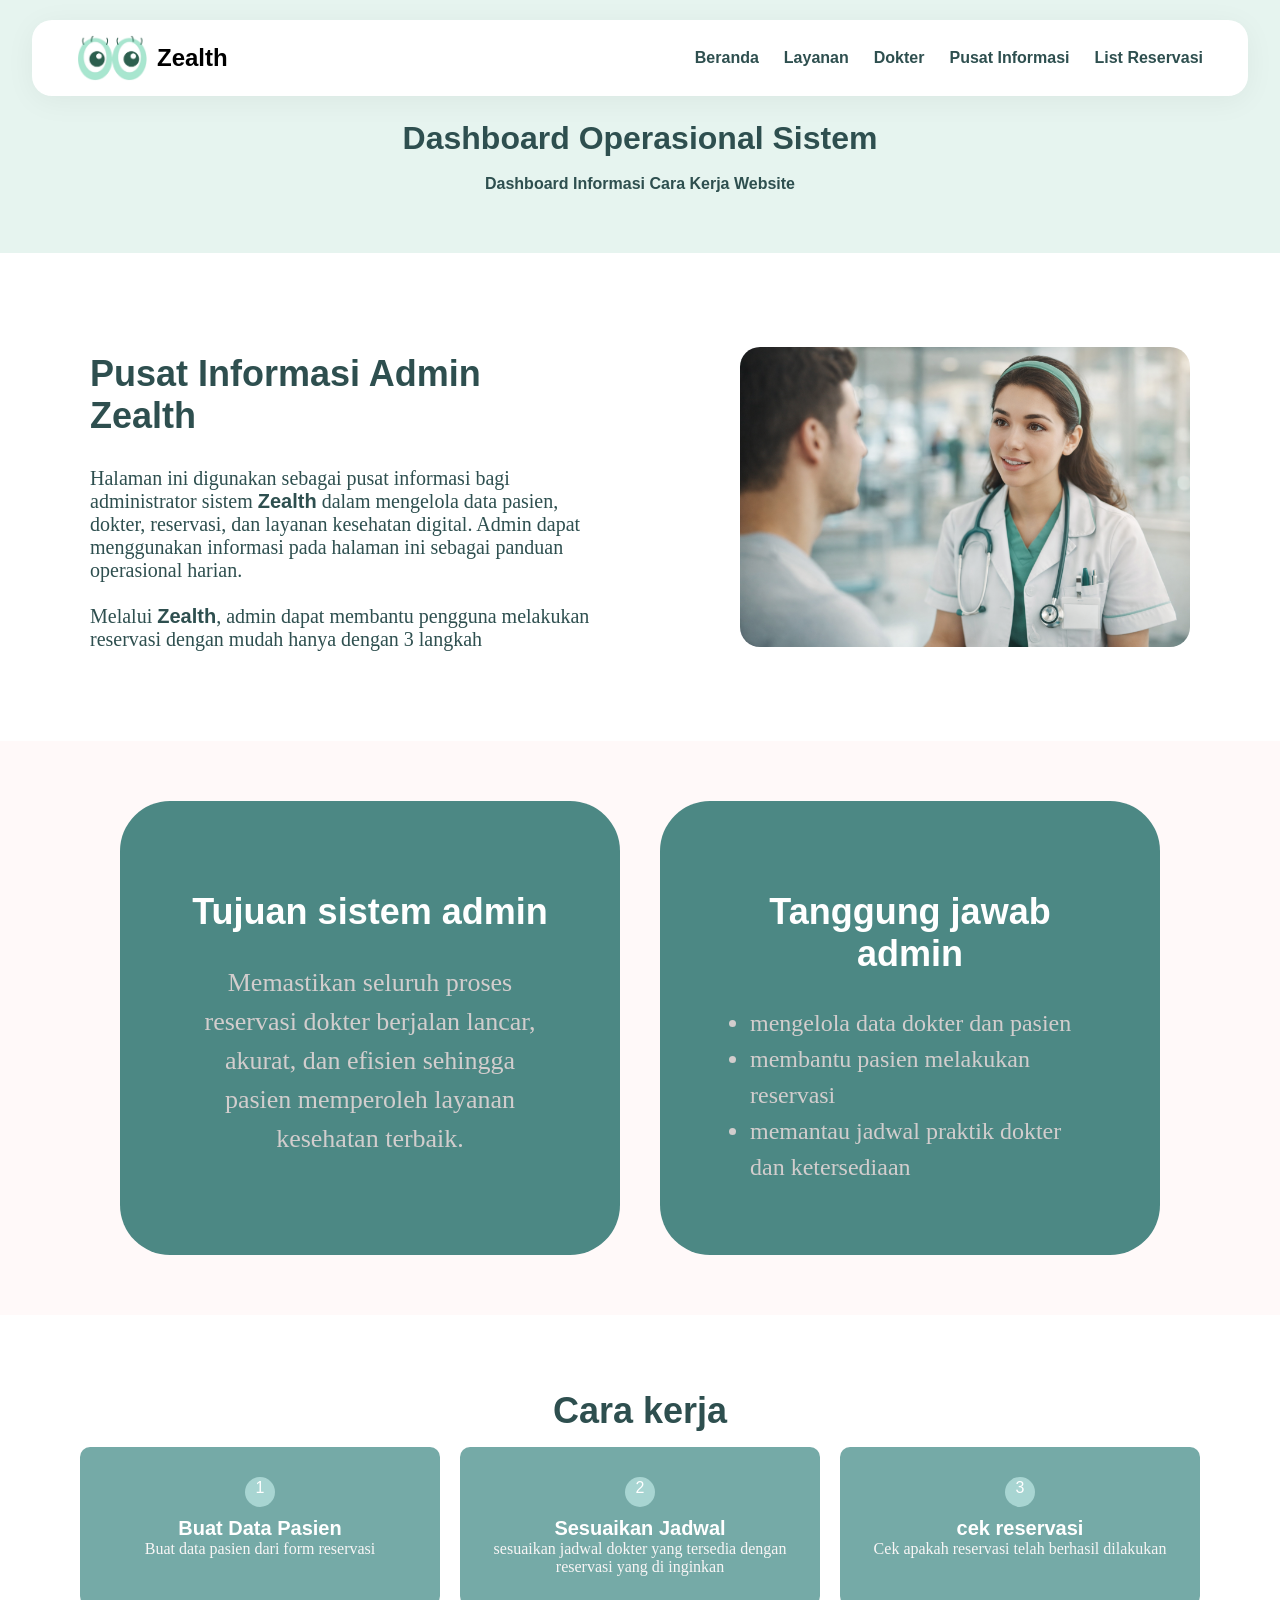
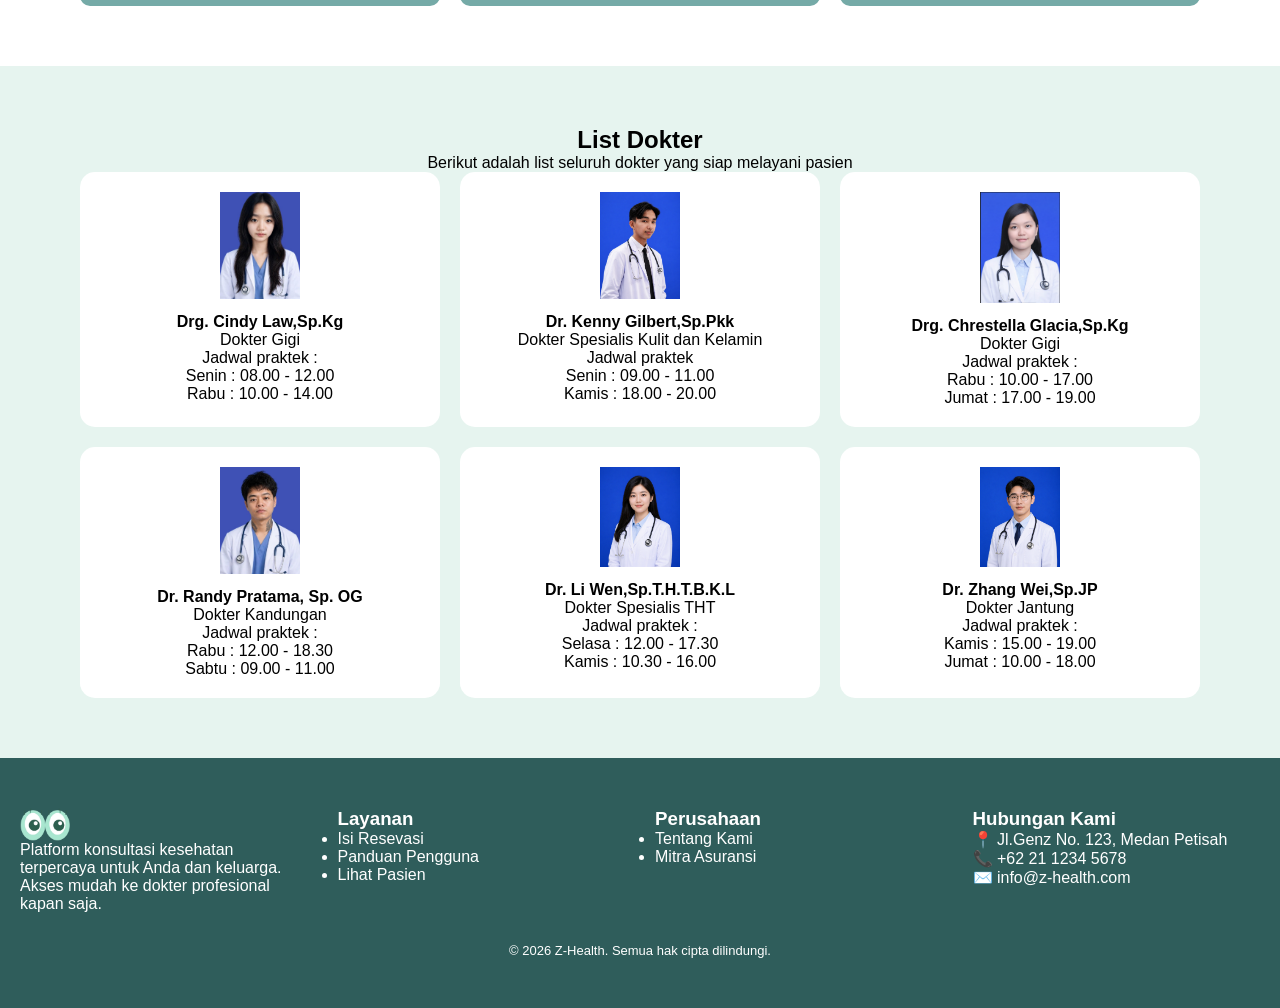
==== commit 7e5767ff: "Revisi Bagian Footer di Halaman About" ====
--- a/about.html
+++ b/about.html
@@ -165,53 +165,41 @@
             <p>Jumat : 10.00 - 18.00</p>
         </div>
 </section>
-
+ <!-- Bagian Footer -->
 <footer class="footer">
-    <div class="footer-container">
-
-    <!-- KIRI -->
-    <div class="footer-col">
-      <div class="logo">
-        <img src="logo final bos.png">
-      </div>
-      <p>
-        Platform konsultasi kesehatan terpercaya untuk Anda dan keluarga. 
-        Akses mudah ke dokter profesional kapan saja.
-      </p>
-    </div>
-
-    <!-- TENGAH -->
-    <div class="footer-col">
-      <h3>Layanan</h3>
-      <ul>
-        <li><a href="service.html#reservasi">Isi Reservasi</a></li>
-        <li><a href="service.html#panduan">Panduan Pengguna</a></li>
-        <li><a href="reservasi.html">Lihat Pasien</a></li>
-    </div>
-    </div>
-
-    <div class="footer-col">
-      <h3>Perusahaan</h3>
-      <ul>
-        <li><a href="#">Tentang Kami</a></li>
-        <li><a href="index.html#insurance">Mitra Asuransi</a></li>
-      </ul>
-    </div>
-
-
-    <!-- KANAN -->
-    <div class="footer-col">
-      <h3>Hubungi Kami</h3>
-      <p>📍 Jl.Genz No. 123, Medan Petisah</p>
-      <p>📞 +62 21 1234 5678</p>
-      <p>✉️ info@z-health.com</p>
-    </div>
-
-  </div>
-
-  <div class="footer-bottom">
-    <p>© 2026 Z-Health. Semua hak cipta dilindungi.</p>
-  </div>
+        <div class="footer-container">
+            <div class="footer-col">
+                <div class="logo">
+                    <img src="logo final bos.png">
+                </div>
+                <p>Platform konsultasi kesehatan terpercaya untuk Anda dan keluarga.<br>Akses mudah ke dokter profesional kapan saja.</p>
+            </div>
+            <div class="footer-col">
+                <h3>Layanan</h3>
+                <ul>
+                    <li><a href="service.html#reservasi">Isi Resevasi</a></li>
+                    <li><a href="service.html#panduan">Panduan Pengguna</a></li>
+                    <li><a href="reservasi.html">Lihat Pasien</a></li>
+                </ul>
+            </div>
+            <div class="footer-col">
+                <h3>Perusahaan</h3>
+                <ul>
+                    <li><a href="about.html">Tentang Kami</a></li>
+                    <li><a href="index.html#insurance">Mitra Asuransi</a></li>
+                </ul>
+            </div>
+            <div class="footer-col">
+                <h3>Hubungan Kami</h3>
+                <p>📍 Jl.Genz No. 123, Medan Petisah</p>
+                <p>📞 +62 21 1234 5678</p>
+                <p>✉️ info@z-health.com</p>
+            </div>
+        </div>
+        <div class="footer-bottom">
+            <p>&copy; 2026 Z-Health. Semua hak cipta dilindungi.</p>
+        </div>
+    </footer>
     
 </footer>
  
